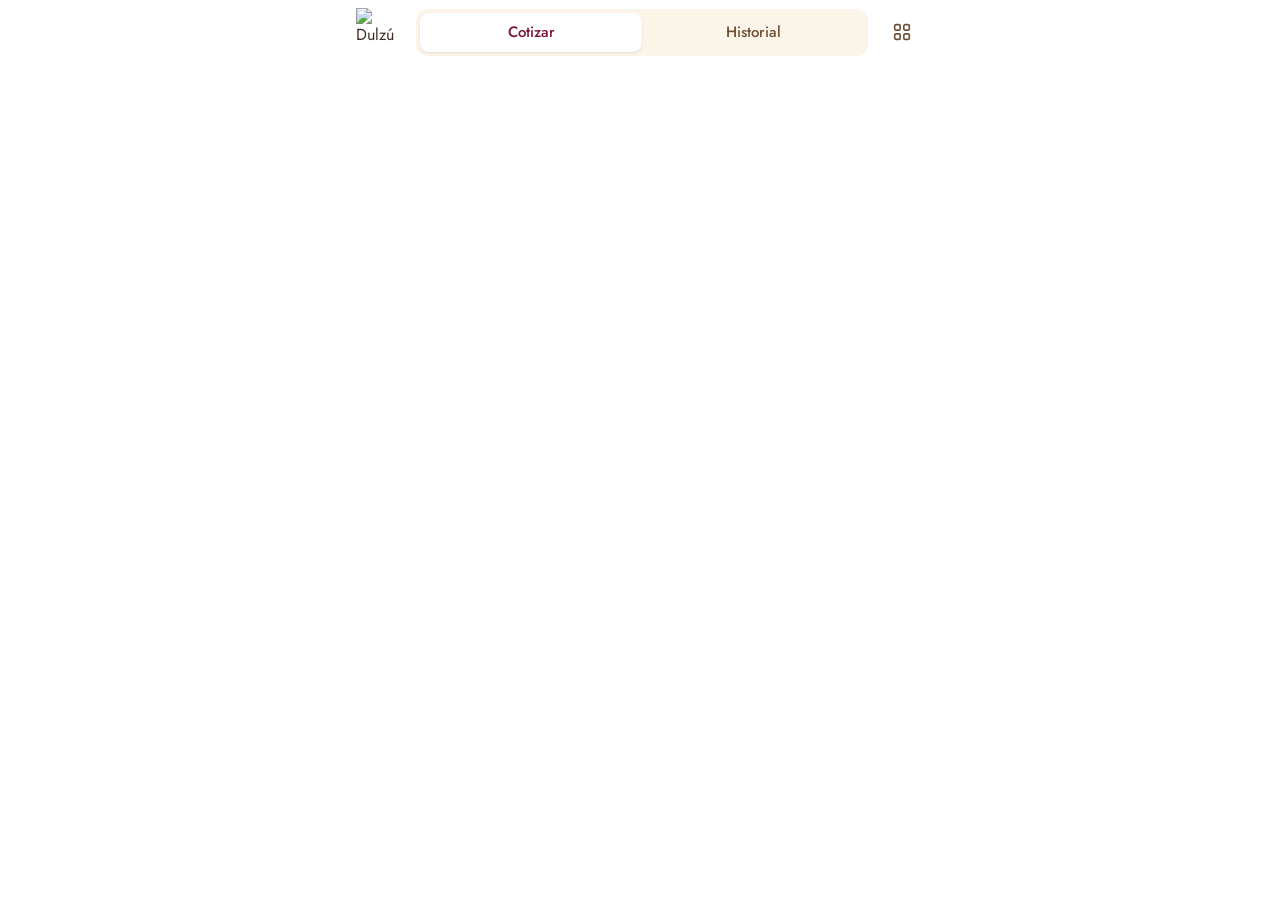
==== index.html @ b7a9aea8 "Create index.html" ====
<!doctype html>
<html lang="es">
<head>
<meta charset="utf-8">
<meta name="viewport" content="width=device-width, initial-scale=1, viewport-fit=cover">
<meta name="robots" content="noindex">
<meta name="theme-color" content="#FFFFFF">
<title>Cotizar · Dulzú</title>
<link rel="preconnect" href="https://fonts.googleapis.com">
<link rel="preconnect" href="https://fonts.gstatic.com" crossorigin>
<link rel="stylesheet" href="https://fonts.googleapis.com/css2?family=Fraunces:opsz,wght@9..144,400;9..144,500&family=Jost:wght@400;500;600&display=swap">
<style>
/* Manual de marca Dulzú v1.1 — paleta intensa. Fraunces: títulos y montos. Jost: interfaz. */
:root{
  --coral:#D8334F; --durazno:#EA7038; --rosa:#E66B8C; --vino:#7A1432; --vino-osc:#5E0F27;
  --cacao:#3F2B26; --camel:#6F5036; --rosa-suave:#F7C6C7; --crema:#FBF4E8; --blanco:#FFFFFF;
  --linea:#EADBCF; --linea-suave:#F3E9DF; --tenue:#9C8576;
  --verde:#1F6B3A; --verde-fondo:#E7F6EC; --verde-linea:#9FD3AE;
  --serif:'Fraunces', Georgia, 'Times New Roman', serif;
  --sans:'Jost', 'Avenir Next', 'Segoe UI', system-ui, sans-serif;
  --barra:84px;
}
*{box-sizing:border-box}
html,body{margin:0;padding:0;background:var(--blanco)}
body{font-family:var(--sans);color:var(--cacao);font-size:16px;line-height:1.4;-webkit-text-size-adjust:100%;-webkit-tap-highlight-color:transparent}
button,input,select{font:inherit;color:inherit}
button{cursor:pointer;touch-action:manipulation}
input{font-size:16px}
:focus-visible{outline:2px solid var(--rosa);outline-offset:2px}
.app{max-width:560px;margin:0 auto;min-height:100vh;padding-bottom:calc(var(--barra) + env(safe-area-inset-bottom,0px) + 24px)}
[hidden]{display:none !important}

/* Encabezado */
.top{position:sticky;top:0;z-index:20;background:var(--blanco);padding:calc(8px + env(safe-area-inset-top,0px)) 16px 10px;display:flex;align-items:center;gap:12px;border-bottom:1px solid transparent;transition:border-color .15s}
.top.sombra{border-bottom-color:var(--linea)}
.top img{width:48px;height:48px;flex:none;display:block}
.tabs{flex:1;display:flex;background:var(--crema);border-radius:12px;padding:4px}
.tabs button{flex:1;border:0;background:none;padding:9px 0;border-radius:9px;font-weight:500;font-size:15px;color:var(--camel)}
.tabs button[aria-selected=true]{background:var(--blanco);color:var(--vino);box-shadow:0 1px 2px rgba(63,43,38,.12)}
.icono{width:44px;height:44px;border:0;background:none;border-radius:12px;display:flex;align-items:center;justify-content:center;color:var(--camel);flex:none}
.icono:active{background:var(--crema)}
main{padding:4px 16px 0}

/* Campos */
.lbl{display:block;font-weight:500;font-size:14px;color:var(--camel);margin:0 0 6px}
.input{width:100%;height:48px;border:1px solid var(--linea);border-radius:12px;padding:0 14px;background:var(--blanco);font-size:16px}
.input::placeholder{color:#A8968A}
.input:focus{border-color:var(--vino);outline:none}
.buscar{position:relative}
.buscar svg{position:absolute;left:14px;top:14px;pointer-events:none}
.buscar .input{padding-left:44px}

/* Secciones */
.sec{border:1px solid var(--linea);border-radius:16px;margin-top:14px;overflow:hidden;background:var(--blanco)}
.sec-h{display:flex;align-items:center;gap:10px;padding:14px 14px 12px}
.petal{width:11px;height:11px;border-radius:50% 50% 50% 0;transform:rotate(-45deg);flex:none;display:inline-block}
.petal.p{width:8px;height:8px}
.c-torta{background:var(--coral)} .c-boc{background:var(--durazno)} .c-tem{background:var(--rosa)} .c-pos{background:var(--vino)}
.sec-h h2{font-family:var(--serif);font-weight:400;font-size:21px;color:var(--vino);margin:0;flex:1}
.sec-h .precio{font-family:var(--serif);font-weight:500;font-size:20px;font-variant-numeric:tabular-nums;text-align:right;line-height:1.15}
.sec-h .precio small{display:block;font-family:var(--sans);font-weight:400;font-size:13px;color:var(--camel)}
.sw{position:relative;width:48px;height:28px;border-radius:14px;background:#D9C9BC;border:0;flex:none;transition:background .15s}
.sw::after{content:"";position:absolute;left:3px;top:3px;width:22px;height:22px;border-radius:50%;background:#fff;transition:transform .15s}
.sw[aria-checked=true]{background:var(--vino)}
.sw[aria-checked=true]::after{transform:translateX(20px)}
.fila{display:flex;align-items:center;justify-content:space-between;gap:12px;padding:8px 14px;border-top:1px solid var(--linea-suave);min-height:58px}
.fila .k{font-weight:500;font-size:15px}
.fila .k small{display:block;font-weight:400;font-size:13px;color:var(--camel)}
.selector{border:0;background:none;display:flex;align-items:center;gap:6px;font-weight:500;font-size:16px;padding:10px 0;min-height:44px;text-align:right}
.chev{color:#B9A596;flex:none}
.bloque{padding:12px 14px 14px;border-top:1px solid var(--linea-suave)}
.seg{display:flex;background:var(--crema);border-radius:10px;padding:3px}
.seg button{flex:1;border:0;background:none;padding:9px 4px;font-weight:500;font-size:14px;color:var(--camel);border-radius:8px;min-height:40px}
.seg button[aria-pressed=true]{background:var(--blanco);color:var(--vino);box-shadow:0 1px 2px rgba(63,43,38,.12)}
.chips{display:flex;gap:8px;overflow-x:auto;scrollbar-width:none;padding:2px 0;margin:0 -14px;padding-left:14px;padding-right:14px}
.chips::-webkit-scrollbar{display:none}
.chip{flex:none;height:40px;padding:0 15px;border-radius:999px;border:1px solid var(--linea);background:var(--blanco);display:inline-flex;align-items:center;gap:7px;font-weight:500;font-size:15px;white-space:nowrap}
.chip[aria-pressed=true]{background:var(--vino);border-color:var(--vino);color:#fff}
.nota{font-size:13.5px;color:var(--camel);margin:8px 0 0;line-height:1.4}
.aviso{background:var(--rosa-suave);color:var(--vino);border-radius:12px;padding:10px 12px;font-size:14px;line-height:1.4;margin:0 14px 12px}
.aviso.verde{background:var(--verde-fondo);color:var(--verde);border:1px solid var(--verde-linea)}

/* Acordeón */
.acc{border:0;background:none;width:100%;display:flex;align-items:center;justify-content:space-between;gap:12px;padding:8px 14px;border-top:1px solid var(--linea-suave);min-height:58px;text-align:left}
.acc .v{font-size:15px;color:var(--camel);text-align:right;display:flex;align-items:center;gap:6px}
.acc .v b{font-weight:500;color:var(--cacao)}
.acc .chev{transition:transform .15s}
.acc[aria-expanded=true] .chev{transform:rotate(90deg)}
.panel{padding:4px 14px 14px;background:#FFFCF8;border-top:1px solid var(--linea-suave)}

/* Stepper */
.step{display:inline-flex;align-items:center;border:1px solid var(--linea);border-radius:12px;height:44px;flex:none;background:var(--blanco)}
.step button{width:44px;height:42px;border:0;background:none;font-size:22px;line-height:1;color:var(--vino);border-radius:12px}
.step button:disabled{color:#CDBDB1}
.step button:active:not(:disabled){background:var(--crema)}
.step input{width:46px;border:0;text-align:center;font-weight:600;font-size:17px;font-variant-numeric:tabular-nums;background:none;padding:0;-moz-appearance:textfield}
.step input::-webkit-outer-spin-button,.step input::-webkit-inner-spin-button{-webkit-appearance:none;margin:0}
.step.ancho input{width:58px}
.pulso{animation:pulso .18s ease-out}
@keyframes pulso{from{transform:scale(1.12)}to{transform:scale(1)}}
.agregar{height:44px;padding:0 16px;border-radius:12px;border:1px solid var(--vino);color:var(--vino);background:var(--blanco);font-weight:500;font-size:15px;flex:none}
.agregar:active{background:var(--crema)}
.mas{border:1px dashed var(--durazno);background:none;border-radius:12px;width:100%;min-height:46px;font-weight:500;font-size:15px;margin-top:10px}
.quitar{width:40px;height:40px;border:0;background:none;color:var(--tenue);border-radius:10px;flex:none;font-size:18px}
.quitar:active{background:var(--crema)}

/* Filas internas (pisos, relleno, extras, minutos) */
.it{display:flex;align-items:center;gap:10px;padding:10px 0;border-bottom:1px solid var(--linea-suave)}
.it:last-of-type{border-bottom:0}
.it .t{flex:1;min-width:0}
.it .n{font-weight:500;font-size:15px;border:0;background:none;padding:0;text-align:left;display:flex;align-items:center;gap:6px;min-height:36px}
.it .s{font-size:13.5px;color:var(--camel)}
.it .monto{width:96px;flex:none}
.it .monto .input{height:44px;text-align:right;padding:0 10px}
.piso{padding:12px 0;border-bottom:1px solid var(--linea-suave)}
.piso-h{display:flex;align-items:center;justify-content:space-between;gap:8px}
.piso-h b{font-weight:500}
.piso .seg,.piso .chips{margin-top:8px}

/* Productos */
.h3{display:flex;align-items:baseline;justify-content:space-between;margin:26px 2px 10px}
.h3 h2{font-family:var(--serif);font-weight:400;font-size:21px;color:var(--vino);margin:0}
.h3 span{font-size:14px;color:var(--camel)}
.cats{margin:12px -16px 0;padding:2px 16px}
.prod{display:flex;align-items:center;gap:12px;padding:12px 0;border-bottom:1px solid var(--linea-suave)}
.prod .t{flex:1;min-width:0}
.prod .n{font-weight:500;font-size:16px;display:flex;align-items:center;gap:8px}
.prod .d{font-size:14px;color:var(--camel);margin-top:2px}
.prod .d b{font-weight:500;color:var(--cacao)}
.prod.on .n{color:var(--vino)}
.vacio{padding:18px 0;color:var(--camel);font-size:15px}

/* Barra inferior */
.barra{position:fixed;left:0;right:0;bottom:0;z-index:30;background:var(--blanco);border-top:1px solid var(--linea)}
.barra-in{max-width:560px;margin:0 auto;display:flex;align-items:center;gap:14px;padding:10px 16px calc(12px + env(safe-area-inset-bottom,0px))}
.barra .tl{flex:1;min-width:0}
.barra .tl small{display:block;font-size:14px;color:var(--camel)}
.barra .tl strong{font-family:var(--serif);font-weight:500;font-size:30px;line-height:1.1;font-variant-numeric:tabular-nums}
.btn{height:52px;padding:0 24px;border-radius:14px;border:0;background:var(--vino);color:#fff;font-weight:500;font-size:17px;flex:none;display:inline-flex;align-items:center;justify-content:center;gap:8px;text-decoration:none}
.btn:active{background:var(--vino-osc)}
.btn:disabled{opacity:.45}
.btn.sec2{background:var(--blanco);color:var(--vino);border:1px solid var(--vino)}
.btn.sec2:active{background:var(--crema)}
.teclado .barra{display:none}

/* Resumen */
.volver{border:0;background:none;color:var(--vino);font-weight:500;font-size:15px;display:inline-flex;align-items:center;gap:6px;min-height:44px;padding:0}
.ticket{border:1px solid var(--linea);border-radius:16px;padding:16px 16px 4px;margin-top:4px}
.tk-h{display:flex;justify-content:space-between;align-items:flex-start;gap:10px;padding-bottom:12px;border-bottom:1px dashed var(--linea)}
.tk-h .c{font-family:var(--serif);font-size:21px;color:var(--vino);overflow-wrap:anywhere}
.tk-h .f{font-size:14px;color:var(--camel);margin-top:2px}
.estado{font-weight:500;font-size:14px;white-space:nowrap;color:var(--camel)}
.estado.ok{color:var(--verde)}
.ln{padding:12px 0;border-bottom:1px solid var(--linea-suave)}
.ln .a{display:flex;justify-content:space-between;gap:12px;font-weight:500}
.ln .a span:last-child{font-variant-numeric:tabular-nums;white-space:nowrap}
.ln .b{display:flex;justify-content:space-between;gap:12px;font-size:14px;color:var(--camel);margin-top:3px}
.ln .b span:last-child{white-space:nowrap}
.tot{display:flex;justify-content:space-between;align-items:baseline;padding:14px 0 2px}
.tot span{font-weight:500}
.tot strong{font-family:var(--serif);font-weight:500;font-size:34px;color:var(--vino);font-variant-numeric:tabular-nums}
.igv{font-size:13px;color:var(--camel);text-align:right;padding-bottom:12px}
.acts{display:flex;gap:10px;margin-top:14px}
.acts .btn{flex:1;padding:0 10px;font-size:16px}
.negocio{border:1px solid var(--linea);border-radius:16px;margin-top:14px;overflow:hidden}
.negocio > .acc{border-top:0;font-weight:500}
.fam{margin:0 14px 12px;background:var(--verde-fondo);border:1px solid var(--verde-linea);border-radius:12px;padding:12px 14px;color:var(--verde)}
.fam .x{display:flex;justify-content:space-between;align-items:baseline;gap:10px}
.fam .x span{font-weight:500;font-size:15px}
.fam .x strong{font-weight:600;font-size:24px;font-variant-numeric:tabular-nums}
.fam small{font-size:13px;color:#2F7D4A}
.fam .dl{display:flex;justify-content:space-between;font-size:14.5px;padding:5px 0;border-top:1px dashed var(--verde-linea);font-variant-numeric:tabular-nums}
.fam .dl:first-of-type{margin-top:8px}
.pc{border-top:1px solid var(--linea-suave);padding:14px}
.pc-h{display:flex;justify-content:space-between;gap:10px;align-items:flex-start}
.pc-t{font-family:var(--serif);font-size:19px;color:var(--vino)}
.pc-s{font-size:13px;color:var(--camel);margin-top:2px;line-height:1.35}
.pc-p{font-family:var(--serif);font-size:20px;white-space:nowrap;font-variant-numeric:tabular-nums}
.pc-cap{font-size:13px;color:var(--camel);margin:10px 0 2px}
.pc-r{display:flex;justify-content:space-between;gap:10px;font-size:14px;padding:6px 0;border-bottom:1px dashed var(--linea);font-variant-numeric:tabular-nums}
.pc-r span:first-child{color:var(--camel)}
.pc-r span:last-child{white-space:nowrap}
.pc-r i{font-style:normal;font-size:12px;color:#8C7563;display:inline-block;min-width:36px;text-align:right}
.pc-r.tot2{font-weight:600;border-bottom:0;border-top:1px solid var(--camel);margin-top:2px}
.pc-r.tot2 span:first-child{color:var(--cacao)}
.pc-fam{display:flex;justify-content:space-between;align-items:center;gap:10px;background:var(--verde-fondo);border:1px solid var(--verde-linea);color:var(--verde);border-radius:10px;padding:10px 12px;margin-top:8px;font-variant-numeric:tabular-nums}
.pc-fam small{display:block;font-size:12px;color:#2F7D4A}
.pc-fam b{font-size:18px;white-space:nowrap}
.pc-nota{font-size:13px;color:var(--camel);margin-top:8px;line-height:1.4}

/* Historial */
.hi{border-bottom:1px solid var(--linea-suave)}
.hi-b{width:100%;border:0;background:none;text-align:left;display:flex;gap:12px;padding:14px 0}
.hi-b .t{flex:1;min-width:0}
.hi .n{font-weight:500;overflow-wrap:anywhere}
.hi .f{font-size:13px;color:var(--camel);margin-top:1px}
.hi .d{font-size:14px;color:var(--camel);margin-top:4px;line-height:1.35}
.hi .p{font-family:var(--serif);font-weight:500;font-size:19px;color:var(--vino);white-space:nowrap;font-variant-numeric:tabular-nums}
.hi-det{padding:0 0 14px}
.hi-det .pc-r:last-child{border-bottom:0}
.dia{font-weight:500;font-size:14px;color:var(--camel);margin:20px 0 0}

/* Hoja inferior */
.velo{position:fixed;inset:0;z-index:50;background:rgba(63,43,38,.32);display:flex;align-items:flex-end;justify-content:center}
.hoja{background:var(--blanco);width:100%;max-width:560px;max-height:82vh;border-radius:20px 20px 0 0;display:flex;flex-direction:column;padding-bottom:env(safe-area-inset-bottom,0px);animation:sube .16s ease-out}
@keyframes sube{from{transform:translateY(24px);opacity:.6}to{transform:none;opacity:1}}
.hoja-h{display:flex;align-items:center;justify-content:space-between;padding:14px 16px 8px}
.hoja-h h3{font-family:var(--serif);font-weight:400;font-size:21px;color:var(--vino);margin:0}
.hoja .buscar{margin:0 16px 8px}
.hoja-l{overflow-y:auto;padding:0 8px 12px;-webkit-overflow-scrolling:touch}
.op{width:100%;border:0;background:none;text-align:left;display:flex;justify-content:space-between;align-items:center;gap:12px;padding:12px 10px;border-radius:12px;min-height:52px;font-size:16px}
.op:active{background:var(--crema)}
.op[aria-selected=true]{background:var(--crema);color:var(--vino);font-weight:500}
.op small{color:var(--camel);font-size:14px;white-space:nowrap}

/* Avisos breves */
.toast{position:fixed;left:50%;transform:translateX(-50%);bottom:calc(var(--barra) + env(safe-area-inset-bottom,0px) + 14px);z-index:60;width:calc(100% - 32px);max-width:528px;background:var(--cacao);color:#fff;border-radius:12px;padding:12px 14px;font-weight:500;font-size:15px;display:flex;justify-content:space-between;align-items:center;gap:12px;box-shadow:0 6px 20px rgba(63,43,38,.22)}
.toast button{border:0;background:none;color:var(--rosa-suave);font-weight:500;padding:6px 4px}
.teclado .toast{bottom:16px}

/* Clave */
.clave{max-width:360px;margin:12vh auto 0;padding:24px;text-align:center}
.clave img{width:64px;height:64px}
.clave h1{font-family:var(--serif);font-weight:400;color:var(--vino);font-size:26px;margin:12px 0 6px}
.clave p{color:var(--camel);margin:0 0 16px}
.clave .btn{width:100%;margin-top:12px}

@media (min-width:900px){
  .app{max-width:600px}
  .barra-in{max-width:600px}
}
@media (prefers-reduced-motion:reduce){*{animation:none !important;transition:none !important}}
</style>
</head>
<body>
<div class="app" id="app">
  <header class="top" id="top">
    <img id="mono" alt="Dulzú">
    <div class="tabs" role="tablist">
      <button role="tab" id="tabCotizar" aria-selected="true">Cotizar</button>
      <button role="tab" id="tabHist" aria-selected="false">Historial</button>
    </div>
    <button class="icono" id="menuBtn" aria-label="Más opciones">
      <svg width="22" height="22" viewBox="0 0 24 24" fill="none" stroke="currentColor" stroke-width="1.8" aria-hidden="true"><rect x="4" y="4" width="6" height="6" rx="1.5"/><rect x="14" y="4" width="6" height="6" rx="1.5"/><rect x="4" y="14" width="6" height="6" rx="1.5"/><rect x="14" y="14" width="6" height="6" rx="1.5"/></svg>
    </button>
  </header>
  <main id="main"></main>
</div>
<div class="barra" id="barra" hidden>
  <div class="barra-in">
    <div class="tl"><small id="barraSub">Total</small><strong id="barraTotal">S/ 0</strong></div>
    <button class="btn" id="barraBtn">Ver resumen</button>
  </div>
</div>
<script src="marca.js"></script>
<script src="calc.js"></script>
<script src="app.js"></script>
</body>
</html>
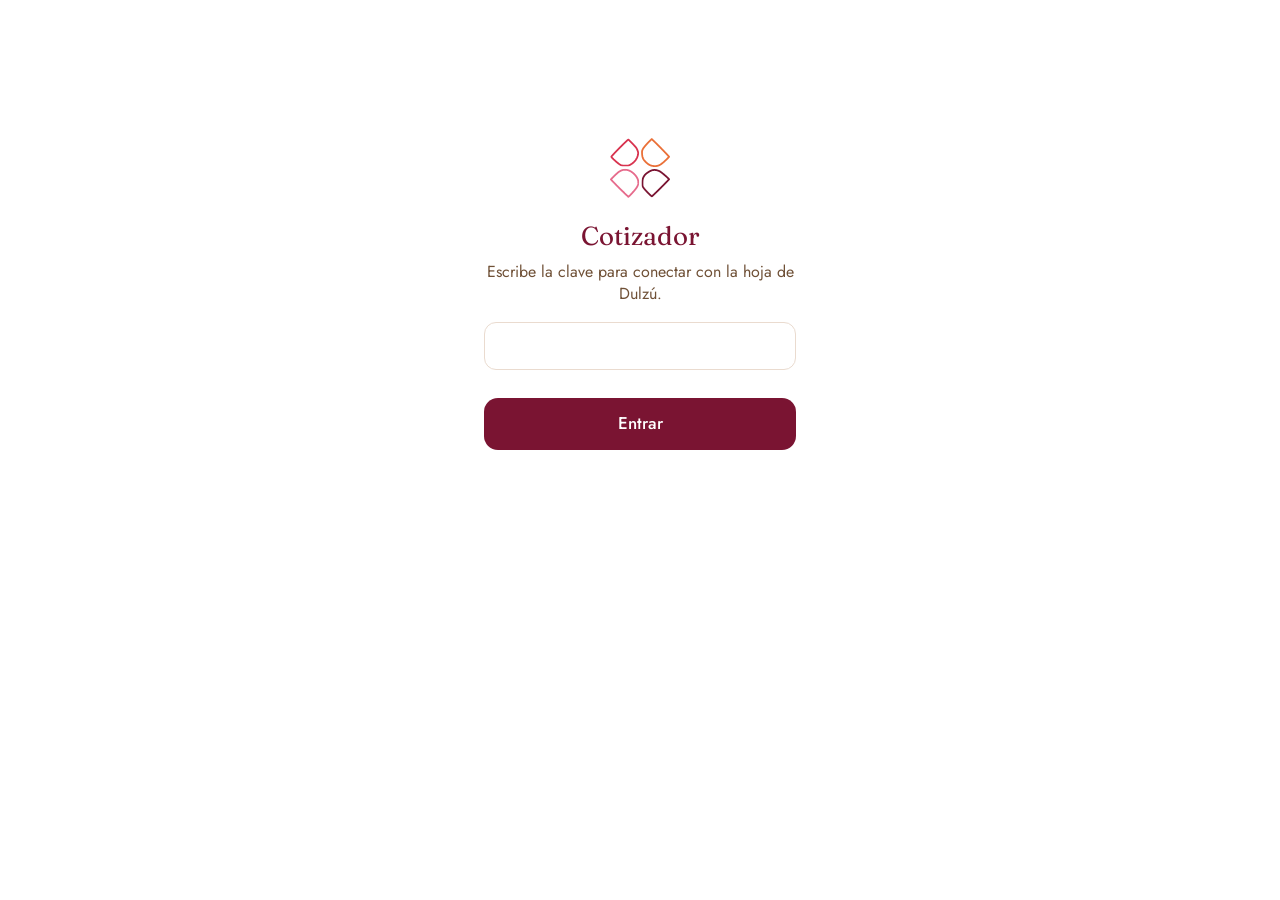
==== commit 7e5e88e9: "Update index.html" ====
--- a/index.html
+++ b/index.html
@@ -6,6 +6,7 @@
 <meta name="robots" content="noindex">
 <meta name="theme-color" content="#FFFFFF">
 <title>Cotizar · Dulzú</title>
+<link rel="icon" href="monograma.svg" type="image/svg+xml">
 <link rel="preconnect" href="https://fonts.googleapis.com">
 <link rel="preconnect" href="https://fonts.gstatic.com" crossorigin>
 <link rel="stylesheet" href="https://fonts.googleapis.com/css2?family=Fraunces:opsz,wght@9..144,400;9..144,500&family=Jost:wght@400;500;600&display=swap">
@@ -235,7 +236,7 @@
 <body>
 <div class="app" id="app">
   <header class="top" id="top">
-    <img id="mono" alt="Dulzú">
+    <img id="mono" src="monograma.svg" alt="Dulzú" width="48" height="48">
     <div class="tabs" role="tablist">
       <button role="tab" id="tabCotizar" aria-selected="true">Cotizar</button>
       <button role="tab" id="tabHist" aria-selected="false">Historial</button>
@@ -252,7 +253,6 @@
     <button class="btn" id="barraBtn">Ver resumen</button>
   </div>
 </div>
-<script src="marca.js"></script>
 <script src="calc.js"></script>
 <script src="app.js"></script>
 </body>
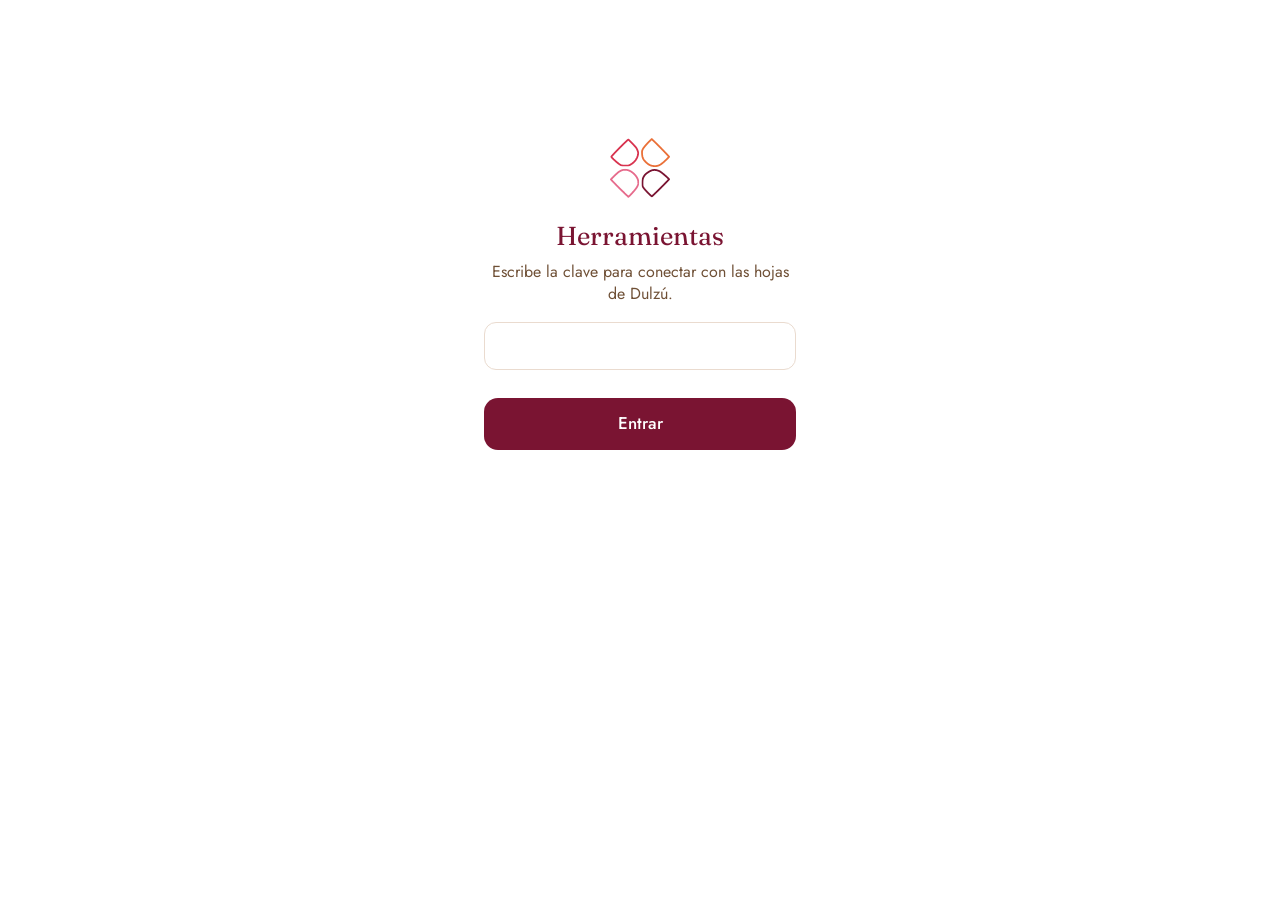
==== commit 809c2014: "Update index.html" ====
--- a/index.html
+++ b/index.html
@@ -32,7 +32,11 @@
 [hidden]{display:none !important}
 
 /* Encabezado */
-.top{position:sticky;top:0;z-index:20;background:var(--blanco);padding:calc(8px + env(safe-area-inset-top,0px)) 16px 10px;display:flex;align-items:center;gap:12px;border-bottom:1px solid transparent;transition:border-color .15s}
+.top{position:sticky;top:0;z-index:20;background:var(--blanco);padding:calc(8px + env(safe-area-inset-top,0px)) 16px 10px;border-bottom:1px solid transparent;transition:border-color .15s}
+.top-fila{display:flex;align-items:center;gap:8px}
+.top-fila .icono:first-child{margin-left:-10px;color:var(--vino)}
+.titulo{font-family:var(--serif);font-weight:400;font-size:21px;color:var(--vino);margin:0 0 0 4px;flex:1;line-height:1.2}
+.top .tabs{margin-top:10px}
 .top.sombra{border-bottom-color:var(--linea)}
 .top img{width:48px;height:48px;flex:none;display:block}
 .tabs{flex:1;display:flex;background:var(--crema);border-radius:12px;padding:4px}
@@ -219,6 +223,22 @@
 .toast button{border:0;background:none;color:var(--rosa-suave);font-weight:500;padding:6px 4px}
 .teclado .toast{bottom:16px}
 
+/* Inicio */
+.hola{display:flex;align-items:center;gap:12px;margin:calc(22px + env(safe-area-inset-top,0px)) 2px 26px}
+.hola img{width:52px;height:52px;flex:none}
+.hola h1{font-family:var(--serif);font-weight:400;font-size:28px;color:var(--vino);margin:0}
+.grid{display:grid;grid-template-columns:1fr 1fr;gap:12px;padding-bottom:24px}
+.card{border:0;text-align:left;border-radius:18px;padding:16px 14px 14px;min-height:132px;display:flex;flex-direction:column;justify-content:space-between;align-items:flex-start;gap:10px;transition:transform .08s}
+.card:active{transform:scale(.97)}
+.card b{display:block;font-weight:500;font-size:18px;line-height:1.2}
+.card small{display:block;font-size:13px;margin-top:2px}
+.card .ic{width:36px;height:36px;border-radius:11px;display:flex;align-items:center;justify-content:center;flex:none}
+.card.f{color:#fff}.card.f .ic{background:rgba(255,255,255,.18)}.card.f small{opacity:.85}
+.card.coral{background:var(--coral)}.card.vino{background:var(--vino)}
+.card.s{background:var(--crema);color:var(--cacao)}.card.s small{color:var(--camel)}.card.s .ic{background:#fff}
+.card.ancha{grid-column:span 2;min-height:76px;flex-direction:row;align-items:center;justify-content:flex-start;gap:12px}
+.card.ancha b{font-size:17px}
+
 /* Clave */
 .clave{max-width:360px;margin:12vh auto 0;padding:24px;text-align:center}
 .clave img{width:64px;height:64px}
@@ -235,15 +255,21 @@
 </head>
 <body>
 <div class="app" id="app">
-  <header class="top" id="top">
-    <img id="mono" src="monograma.svg" alt="Dulzú" width="48" height="48">
+  <header class="top" id="top" hidden>
+    <div class="top-fila">
+      <button class="icono" id="backBtn" aria-label="Volver al inicio">
+        <svg width="22" height="22" viewBox="0 0 24 24" fill="none" stroke="currentColor" stroke-width="2.2" aria-hidden="true"><path d="m15 6-6 6 6 6"/></svg>
+      </button>
+      <img id="mono" src="monograma.svg" alt="Dulzú" width="48" height="48">
+      <h1 class="titulo">Cotizar torta</h1>
+      <button class="icono" id="menuBtn" aria-label="Más opciones">
+        <svg width="22" height="22" viewBox="0 0 24 24" fill="currentColor" aria-hidden="true"><circle cx="5" cy="12" r="2"/><circle cx="12" cy="12" r="2"/><circle cx="19" cy="12" r="2"/></svg>
+      </button>
+    </div>
     <div class="tabs" role="tablist">
       <button role="tab" id="tabCotizar" aria-selected="true">Cotizar</button>
       <button role="tab" id="tabHist" aria-selected="false">Historial</button>
     </div>
-    <button class="icono" id="menuBtn" aria-label="Más opciones">
-      <svg width="22" height="22" viewBox="0 0 24 24" fill="none" stroke="currentColor" stroke-width="1.8" aria-hidden="true"><rect x="4" y="4" width="6" height="6" rx="1.5"/><rect x="14" y="4" width="6" height="6" rx="1.5"/><rect x="4" y="14" width="6" height="6" rx="1.5"/><rect x="14" y="14" width="6" height="6" rx="1.5"/></svg>
-    </button>
   </header>
   <main id="main"></main>
 </div>
